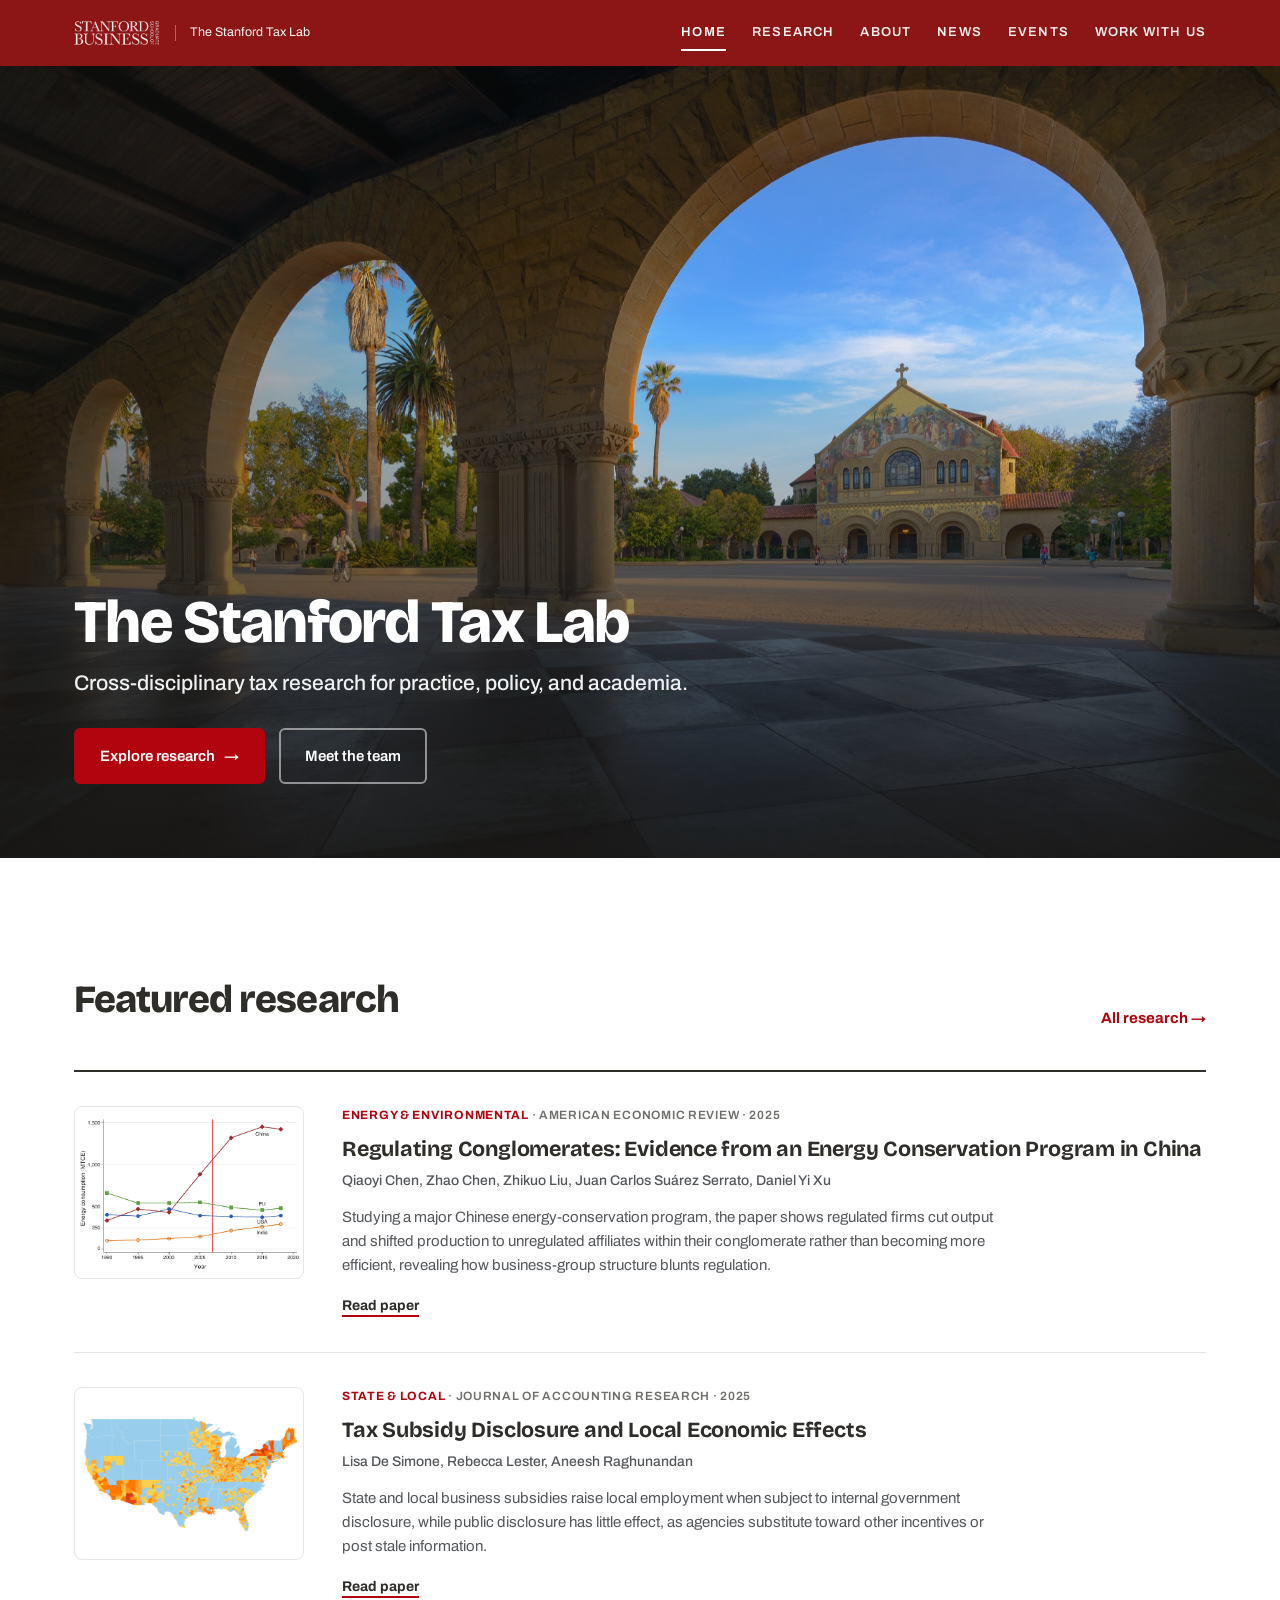
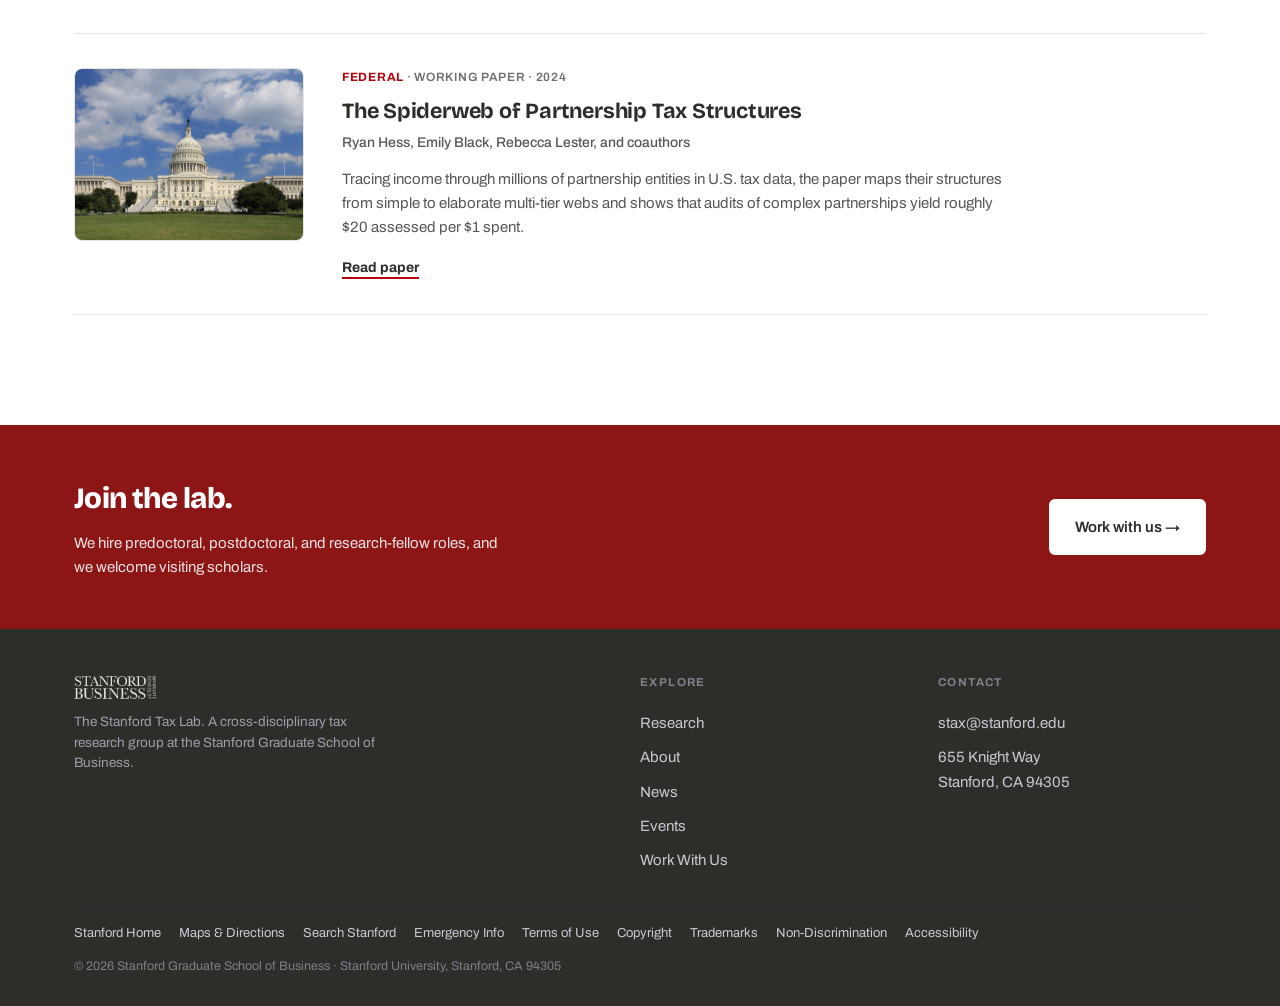
==== index.html @ 66dcf223 "Moved "preview" contents to main repo Done so Stanford hosting can reference "index.html" appropriat" ====
<!doctype html>
<html lang="en">
<head>
<meta charset="utf-8" />
<meta name="viewport" content="width=device-width, initial-scale=1" />
<title>The Stanford Tax Lab</title>
<meta name="description" content="A cross-disciplinary tax research group at the Stanford Graduate School of Business." />
<link rel="preconnect" href="https://fonts.googleapis.com" />
<link rel="preconnect" href="https://fonts.gstatic.com" crossorigin />
<link href="https://fonts.googleapis.com/css2?family=Archivo:wght@400;500;600;700&family=Bricolage+Grotesque:opsz,wght@12..96,600;12..96,700;12..96,800&display=swap" rel="stylesheet" />
<link rel="stylesheet" href="assets/site.css" />
</head>
<body data-page="home">
<div id="site-header"></div>

<main>
  <section class="hero">
    <img class="hero-bg" src="../public/img/campus.jpg" alt="The Main Quad at Stanford University" />
    <div class="hero-scrim"></div>
    <div class="wrap">
      <h1>The Stanford Tax Lab</h1>
      <p class="tag">Cross-disciplinary tax research for practice, policy, and academia.</p>
      <div class="cta-row">
        <a class="btn btn-accent" href="research.html">Explore research <span class="arw">→</span></a>
        <a class="btn btn-ghost-light" href="about.html">Meet the team</a>
      </div>
    </div>
  </section>

  <section class="block">
    <div class="wrap">
      <div class="head-row reveal">
        <h2>Featured research</h2>
        <a class="seelink" href="research.html">All research →</a>
      </div>
      <div class="papers">
        <article class="paper reveal">
          <img class="thumb thumb-fig" src="../public/img/papers/china_env_TN.png" alt="" />
          <div>
            <p class="meta"><span class="cat">Energy &amp; Environmental</span> · American Economic Review · 2025</p>
            <h3>Regulating Conglomerates: Evidence from an Energy Conservation Program in China</h3>
            <p class="by">Qiaoyi Chen, Zhao Chen, Zhikuo Liu, Juan Carlos Suárez Serrato, Daniel Yi Xu</p>
            <p class="abs">Studying a major Chinese energy-conservation program, the paper shows regulated firms cut output and shifted production to unregulated affiliates within their conglomerate rather than becoming more efficient, revealing how business-group structure blunts regulation.</p>
            <a class="dl" href="https://doi.org/10.1257/aer.20211455" target="_blank" rel="noopener">Read paper</a>
          </div>
        </article>
        <article class="paper reveal">
          <img class="thumb thumb-fig" src="../public/img/papers/tax_subsidy_disclosure_TN.png" alt="" />
          <div>
            <p class="meta"><span class="cat">State &amp; Local</span> · Journal of Accounting Research · 2025</p>
            <h3>Tax Subsidy Disclosure and Local Economic Effects</h3>
            <p class="by">Lisa De Simone, Rebecca Lester, Aneesh Raghunandan</p>
            <p class="abs">State and local business subsidies raise local employment when subject to internal government disclosure, while public disclosure has little effect, as agencies substitute toward other incentives or post stale information.</p>
            <a class="dl" href="https://doi.org/10.1111/1475-679X.12591" target="_blank" rel="noopener">Read paper</a>
          </div>
        </article>
        <article class="paper reveal">
          <img class="thumb" src="../public/img/capitol2.jpg" alt="" />
          <div>
            <p class="meta"><span class="cat">Federal</span> · Working Paper · 2024</p>
            <h3>The Spiderweb of Partnership Tax Structures</h3>
            <p class="by">Ryan Hess, Emily Black, Rebecca Lester, and coauthors</p>
            <p class="abs">Tracing income through millions of partnership entities in U.S. tax data, the paper maps their structures from simple to elaborate multi-tier webs and shows that audits of complex partnerships yield roughly $20 assessed per $1 spent.</p>
            <a class="dl" href="https://papers.ssrn.com/sol3/papers.cfm?abstract_id=4998604" target="_blank" rel="noopener">Read paper</a>
          </div>
        </article>
      </div>
    </div>
  </section>
</main>

<section class="cta">
  <div class="wrap">
    <div>
      <h2>Join the lab.</h2>
      <p>We hire predoctoral, postdoctoral, and research-fellow roles, and we welcome visiting scholars.</p>
    </div>
    <a class="btn btn-white" href="careers.html">Work with us →</a>
  </div>
</section>

<div id="site-footer"></div>
<script src="assets/site.js"></script>
</body>
</html>
---- assets/site.css ----
/* ============================================================
   STAX — shared stylesheet · Direction "Bold Institute"
   Display: Bricolage Grotesque · Text: Archivo · No serif.
   Pure white, near-black masthead, strong blue accent.
   Swap the whole accent by changing --accent below.
   ============================================================ */
:root{
  --bg:#FFFFFF; --ink:#2E2D29; --muted:#53565A; --soft:#6E6E6A;
  --line:#E6E5E1; --line-2:#D3D2CD; --dark:#2E2D29; --dark-2:#43423E;
  --brand:#8C1515; --accent:#B1040E; --accent-deep:#8A0A12; --accent-tint:#FBECEC;
  --display:"Bricolage Grotesque",system-ui,sans-serif;
  --sans:"Archivo",system-ui,sans-serif;
  --maxw:1200px;
}
*{box-sizing:border-box}
html{scroll-behavior:smooth}
body{margin:0;background:var(--bg);color:var(--ink);font-family:var(--sans);font-size:17px;line-height:1.62;-webkit-font-smoothing:antialiased;text-rendering:optimizeLegibility}
a{color:inherit}
img{display:block;max-width:100%}
h1,h2,h3,h4{font-family:var(--display);font-weight:700;margin:0}
.wrap{max-width:var(--maxw);margin:0 auto;padding:0 34px}
.display{font-family:var(--display)}

/* ---------------- masthead ---------------- */
header.site{position:sticky;top:0;z-index:60;background:var(--brand);color:#fff}
header.site.scrolled{box-shadow:0 3px 16px rgba(0,0,0,.18)}
/* Stanford required identity bar (top of every page) */
.skip-link{position:absolute;left:-9999px;top:0;z-index:200;background:#fff;color:var(--accent);font-weight:700;padding:10px 16px;border-radius:0 0 6px 0}
.skip-link:focus{left:0}
.su-idbar{background:var(--brand);border-bottom:1px solid rgba(255,255,255,.16)}
.su-idbar .wrap{display:flex;align-items:center;height:30px}
.su-idbar a{color:#fff;text-decoration:none;font-family:Georgia,"Times New Roman",serif;font-size:15px;letter-spacing:.01em}
.su-idbar a:hover{text-decoration:underline}
.bar{display:flex;align-items:center;justify-content:space-between;height:66px}
.brand{display:flex;align-items:center;gap:14px;text-decoration:none;color:#fff}
.brand .gsb{height:30px;width:auto;filter:brightness(0) invert(1);opacity:.92}
.brand .mark{font-family:var(--display);font-weight:800;font-size:23px;letter-spacing:.02em;line-height:1;position:relative;padding-left:14px;border-left:1px solid #55534d}
.brand .mark::after{content:"";position:absolute;left:14px;right:0;bottom:-6px;height:3px;background:var(--accent)}
.brand .aff{font-size:12.5px;color:#fff;opacity:.96;max-width:32ch;line-height:1.25;border-left:1px solid rgba(255,255,255,.35);padding-left:14px}
#site-header{display:block;min-height:96px;background:var(--brand)}
nav.main{display:flex;align-items:center;gap:26px}
nav.main a{font-size:13px;font-weight:600;text-transform:uppercase;letter-spacing:.09em;color:rgba(255,255,255,.92);text-decoration:none;padding:6px 0;position:relative;transition:color .18s}
nav.main a:hover{color:#fff}
nav.main a.active{color:#fff}
nav.main a.active::after{content:"";position:absolute;left:0;right:0;bottom:-1px;height:2px;background:#fff}
.menu-btn{display:none;background:none;border:1px solid rgba(255,255,255,.45);color:#fff;font:inherit;font-size:13px;font-weight:600;text-transform:uppercase;letter-spacing:.08em;padding:8px 12px;border-radius:5px;cursor:pointer}

/* ---------------- buttons ---------------- */
.btn{display:inline-flex;align-items:center;gap:9px;font-family:var(--sans);font-weight:600;font-size:15px;text-decoration:none;padding:14px 24px;border-radius:6px;border:2px solid transparent;cursor:pointer;transition:transform .16s ease, background .18s, border-color .18s, color .18s}
.btn .arw{transition:transform .2s}
.btn:hover .arw{transform:translateX(4px)}
.btn-accent{background:var(--accent);color:#fff;border-color:var(--accent)}
.btn-accent:hover{background:var(--accent-deep);border-color:var(--accent-deep)}
.btn-dark{background:var(--ink);color:#fff;border-color:var(--ink)}
.btn-dark:hover{background:#000}
.btn-line{background:transparent;color:var(--ink);border-color:var(--line-2)}
.btn-line:hover{border-color:var(--ink)}
.btn-white{background:#fff;color:var(--ink);border-color:#fff}
.btn-white:hover{background:rgba(255,255,255,.14);color:#fff;border-color:#fff}
.btn-ghost-light{background:transparent;color:#fff;border-color:rgba(255,255,255,.5)}
.btn-ghost-light:hover{border-color:#fff}

/* ---------------- hero ---------------- */
.hero{position:relative;min-height:88vh;display:flex;align-items:flex-end;color:#fff;overflow:hidden;background:var(--dark)}
.hero-bg{position:absolute;inset:0;width:100%;height:100%;object-fit:cover;filter:saturate(1.03)}
.hero-scrim{position:absolute;inset:0;background:linear-gradient(180deg,rgba(24,22,19,.16) 0%,rgba(24,22,19,.03) 34%,rgba(24,22,19,.5) 72%,rgba(24,22,19,.86) 100%),linear-gradient(90deg,rgba(24,22,19,.5) 0%,rgba(24,22,19,0) 50%)}
.hero .wrap{position:relative;z-index:2;padding-top:120px;padding-bottom:74px;width:100%}
.hero h1{font-size:clamp(2.15rem,4.7vw,3.9rem);font-weight:800;line-height:1;letter-spacing:-.028em;max-width:20ch;margin:0 0 16px}
.hero .tag{font-size:clamp(1.02rem,1.7vw,1.32rem);color:#eef0f2;max-width:54ch;margin:0 0 30px;font-weight:500;line-height:1.42}
.hero .sub{font-size:clamp(1.05rem,1.7vw,1.3rem);color:#e7e9ee;max-width:52ch;margin:0 0 34px;font-weight:500}
.hero .cta-row{display:flex;gap:14px;flex-wrap:wrap}
.hero .eyebrow{display:flex;align-items:center;gap:13px;font-size:clamp(.95rem,1.4vw,1.18rem);font-weight:600;color:#fff;margin:0 0 22px;letter-spacing:.01em;max-width:40ch}
.hero .eyebrow::before{content:"";width:28px;height:3px;background:var(--accent);flex:none}

/* ---------------- generic section ---------------- */
section.block{padding:110px 0}
.section-lead{display:grid;grid-template-columns:minmax(0,1fr) minmax(0,1.15fr);gap:56px;align-items:start}
.section-lead h2{font-size:clamp(2rem,3.4vw,3rem);font-weight:800;letter-spacing:-.025em;line-height:1.02}
.section-lead .lead{font-size:19px;line-height:1.6;color:var(--ink)}
.section-lead .lead p{margin:0 0 18px}
.section-lead .lead p:last-child{margin:0}
.head-row{display:flex;align-items:flex-end;justify-content:space-between;gap:24px;margin-bottom:40px}
.head-row h2{font-size:clamp(1.9rem,3vw,2.6rem);font-weight:800;letter-spacing:-.025em}
.seelink{font-size:15px;font-weight:700;color:var(--accent);text-decoration:none;white-space:nowrap}
.seelink:hover{text-decoration:underline}

/* fields row */
.fields{display:flex;gap:28px;flex-wrap:wrap;margin-top:28px}
.chip-field{font-family:var(--display);font-weight:800;font-size:1.2rem;letter-spacing:-.01em;display:inline-flex;align-items:center;gap:10px}
.chip-field::before{content:"";width:10px;height:10px;background:var(--accent);border-radius:2px}

/* ---------------- interior page header ---------------- */
.page-head{background:#fff;padding:60px 0 40px;border-bottom:1px solid var(--line)}
.page-head .eyebrow{font-size:13px;font-weight:700;text-transform:uppercase;letter-spacing:.1em;color:var(--accent);margin:0 0 16px}
.page-head h1{font-size:clamp(2.4rem,5vw,4rem);font-weight:800;letter-spacing:-.03em;line-height:1;margin:0 0 20px;color:var(--ink)}
.page-head .intro{font-size:19px;line-height:1.6;color:var(--muted);max-width:64ch;margin:0}

/* ---------------- research / papers ---------------- */
.papers{border-top:2px solid var(--ink)}
.paper{display:grid;grid-template-columns:230px 1fr;gap:38px;padding:34px 0;border-bottom:1px solid var(--line);align-items:start}
.paper .thumb{width:100%;aspect-ratio:4/3;object-fit:cover;border-radius:8px;background:#EFF0F3;border:1px solid var(--line)}
.paper .thumb.thumb-fig{object-fit:contain;background:#fff}
.paper .meta{font-size:12px;color:var(--soft);font-weight:600;text-transform:uppercase;letter-spacing:.06em;margin:0 0 10px}
.paper .meta .cat{color:var(--accent);font-weight:700}
.paper h3{font-family:var(--display);font-weight:700;font-size:1.35rem;line-height:1.22;margin:0 0 8px;letter-spacing:-.01em}
.paper .by{font-size:14px;color:var(--muted);margin:0 0 12px;font-weight:500}
.paper .abs{font-size:15px;line-height:1.6;color:var(--muted);max-width:74ch;margin:0 0 14px}
.paper .dl{font-size:14px;font-weight:700;color:var(--ink);text-decoration:none;border-bottom:2px solid var(--accent);padding-bottom:2px}
.paper .dl:hover{color:var(--accent)}

.filters{display:flex;flex-wrap:wrap;gap:28px;padding:8px 0 6px;margin-bottom:6px}
.filter{background:none;border:0;font:inherit;font-family:var(--display);font-weight:700;font-size:15px;color:var(--soft);cursor:pointer;padding:6px 0;position:relative;transition:color .18s}
.filter:hover{color:var(--ink)}
.filter[aria-pressed="true"]{color:var(--ink)}
.filter[aria-pressed="true"]::after{content:"";position:absolute;left:0;right:0;bottom:-2px;height:3px;background:var(--accent)}
.paper[hidden]{display:none}

/* ---------------- people ---------------- */
.people-grid{display:grid;grid-template-columns:repeat(4,1fr);gap:34px 28px}
.person{display:block;color:inherit}
.person .ph{width:100%;aspect-ratio:1/1;object-fit:cover;border-radius:8px;background:#eceef2}
.person .nm{font-family:var(--display);font-weight:700;font-size:1.18rem;margin:15px 0 2px;letter-spacing:-.01em}
.person .rl{font-size:14px;color:var(--muted);line-height:1.4}
.person .plinks{margin-top:9px;display:flex;flex-wrap:wrap;gap:6px 14px;font-size:13px}
.person .plinks a{color:var(--accent);font-weight:600;text-decoration:none;cursor:pointer}
.person .plinks a:hover{text-decoration:underline}
.group{padding-top:54px}
.group > h3{font-size:1.35rem;font-weight:800;margin:0 0 24px;letter-spacing:-.02em}

/* about mission */
.mission-lead{font-size:clamp(1.15rem,1.7vw,1.42rem);line-height:1.5;color:var(--ink);max-width:62ch;font-weight:500;margin:0 0 40px}
.goals{display:grid;grid-template-columns:repeat(3,1fr);gap:34px;border-top:2px solid var(--ink);padding-top:30px}
.goal .gh{display:flex;align-items:baseline;gap:10px;font-family:var(--display);font-weight:800;font-size:1.3rem;letter-spacing:-.02em;margin:0 0 10px}
.goal .gh .num{color:var(--accent);font-size:14px;font-weight:800}
.goal p{margin:0;color:var(--muted);font-size:15.5px;line-height:1.6}
@media(max-width:820px){.goals{grid-template-columns:1fr;gap:26px}}

/* alumni (name + affiliation only) */
.alumni-grid{display:grid;grid-template-columns:1fr 1fr;gap:0 44px;border-top:1px solid var(--line)}
.alumni-grid .al{padding:12px 0;border-bottom:1px solid var(--line);font-size:15px;line-height:1.45}
.alumni-grid .al .an{font-weight:600}
.alumni-grid .al .aa{color:var(--muted)}
@media(max-width:640px){.alumni-grid{grid-template-columns:1fr}}

/* ---------------- bio page ---------------- */
.bio{display:grid;grid-template-columns:300px 1fr;gap:64px;padding:64px 0 96px}
.bio .side img{width:100%;max-width:280px;aspect-ratio:1/1;object-fit:cover;border-radius:10px;background:#eceef2}
.bio .side .nm{font-family:var(--display);font-weight:800;font-size:1.7rem;margin:22px 0 4px;letter-spacing:-.02em}
.bio .side .rl{color:var(--accent);font-weight:600;margin:0 0 20px}
.bio .side .det{border-top:1px solid var(--line);padding:13px 0;font-size:14.5px}
.bio .side .det .lab{color:var(--soft);font-size:12px;text-transform:uppercase;letter-spacing:.06em;display:block;margin-bottom:3px}
.bio .side .det a{color:var(--accent);text-decoration:none}
.bio .body h2{font-size:1.7rem;font-weight:800;margin:4px 0 18px;letter-spacing:-.02em}
.bio .body p{color:#33363f;margin:0 0 20px;max-width:66ch}
.bio .body .ph-note{background:var(--accent-tint);border:1px solid #cfdcfb;border-radius:8px;padding:16px 18px;font-size:14.5px;color:#2a3d75}
.backlink{display:inline-block;margin-top:8px;font-size:14px;font-weight:700;color:var(--accent);text-decoration:none}

/* ---------------- events ---------------- */
.ev-list{border-top:2px solid var(--ink)}
.ev{display:grid;grid-template-columns:118px 1fr;gap:30px;padding:26px 0;border-bottom:1px solid var(--line);align-items:baseline;text-decoration:none;color:inherit}
.ev .d .mo{font-family:var(--display);font-size:12.5px;font-weight:700;letter-spacing:.1em;text-transform:uppercase;color:var(--accent)}
.ev .d .dy{font-family:var(--display);font-weight:800;font-size:2.1rem;line-height:1;letter-spacing:-.02em}
.ev .d .yr{font-size:13px;color:var(--soft)}
.ev h3{font-family:var(--display);font-weight:700;font-size:1.28rem;margin:0 0 6px}
.ev .su{font-size:14.5px;color:var(--muted)}
.tag-series{font-size:12px;color:var(--soft);text-transform:uppercase;letter-spacing:.09em;font-weight:600;margin:0 0 6px}
.next-note{color:var(--ink);font-weight:800}
.ev.past{opacity:.82}
.ev.past .d .mo{color:var(--soft)}
.ev-next{display:grid;grid-template-columns:120px 1fr auto;gap:30px;align-items:center;background:var(--accent-tint);border:1px solid #eecccd;border-radius:14px;padding:24px 28px;margin-bottom:40px;text-decoration:none;color:inherit;transition:box-shadow .2s}
.ev-next:hover{box-shadow:0 14px 34px -22px rgba(140,21,21,.6)}
.ev-next .lbl{font-size:11.5px;font-weight:700;text-transform:uppercase;letter-spacing:.1em;color:var(--accent);margin-bottom:6px}
.ev-next .mo{font-family:var(--display);font-weight:700;font-size:13px;letter-spacing:.1em;text-transform:uppercase;color:var(--accent)}
.ev-next .dy{font-family:var(--display);font-weight:800;font-size:2.4rem;line-height:1;color:var(--accent)}
.ev-next h3{font-family:var(--display);font-weight:800;font-size:1.42rem;margin:0 0 4px;letter-spacing:-.01em}
.ev-next .su{font-size:14.5px;color:var(--muted)}
.ev-next .go{color:var(--accent);font-weight:700;white-space:nowrap}
@media(max-width:720px){.ev-next{grid-template-columns:1fr;gap:10px}.ev-next .go{display:none}}
.events-group{margin-bottom:72px}
.events-group > h2{font-size:clamp(1.6rem,2.6vw,2.1rem);font-weight:800;letter-spacing:-.02em;margin:0 0 24px}
.events-group > .eg-sub{color:var(--muted);font-size:15px;margin:0 0 22px}

/* ---------------- CTA band ---------------- */
.cta{background:var(--brand);color:#fff}
.cta .wrap{padding:50px 34px;display:flex;align-items:center;justify-content:space-between;gap:30px;flex-wrap:wrap}
.cta h2{font-size:clamp(1.45rem,2.3vw,1.95rem);font-weight:800;letter-spacing:-.02em;max-width:24ch}
.cta p{color:#f3e2e3;margin:8px 0 0;max-width:48ch;font-size:15px}

.mission-figure{margin:0}
.mission-figure img{width:100%;aspect-ratio:16/10;object-fit:cover;border-radius:10px;display:block}
.mission-figure figcaption{font-size:12.5px;color:var(--soft);margin-top:8px}
.mission-row{display:grid;grid-template-columns:1fr 1.08fr;gap:54px;align-items:center}
.mission-row .lead p:first-child{margin-top:0}
@media(max-width:820px){.mission-row{grid-template-columns:1fr;gap:28px}}

.news-featured{display:grid;grid-template-columns:1.15fr .85fr;gap:38px;align-items:center;padding:0 0 36px;border-bottom:2px solid var(--ink);margin-bottom:6px}
.news-featured .nf-img{width:100%;aspect-ratio:16/10;object-fit:cover;border-radius:10px;background:#eee}
.news-featured .nf-k{font-size:12.5px;color:var(--accent);font-weight:700;text-transform:uppercase;letter-spacing:.05em;margin:0 0 8px}
.news-featured .nf-d{font-size:13px;color:var(--soft);font-weight:600;margin:0 0 10px}
.news-featured .nf-t{font-family:var(--display);font-weight:800;font-size:clamp(1.5rem,2.4vw,2rem);letter-spacing:-.02em;line-height:1.14;margin:0 0 12px;color:var(--ink);text-decoration:none;display:block}
.news-featured a.nf-t:hover{color:var(--accent)}
.news-featured .nf-b{font-size:15px;color:var(--muted);line-height:1.55;margin:0 0 14px}
.news-featured .nf-go{font-weight:700;color:var(--accent);text-decoration:none}
@media(max-width:820px){.news-featured{grid-template-columns:1fr;gap:20px}.mission-figure img{aspect-ratio:16/9}}

/* ---------------- work with us ---------------- */
.ww-grid{display:grid;grid-template-columns:1.15fr .85fr;gap:60px;align-items:start}
.ww .lead-p{font-size:20px;color:var(--ink);line-height:1.55;margin:0 0 32px;max-width:54ch;font-weight:500}
.hire-list{border-top:2px solid var(--ink)}
.hire-item{padding:22px 0;border-bottom:1px solid var(--line);display:flex;gap:18px;align-items:baseline}
.hire-item .no{font-family:var(--display);font-weight:800;color:var(--accent);font-size:15px;min-width:32px}
.hire-item .ht{font-family:var(--display);font-weight:800;font-size:1.5rem;letter-spacing:-.02em;margin:0 0 3px;line-height:1.1}
.hire-item .hd{font-size:15px;color:var(--muted);margin:0}
.apply-card{background:var(--dark);color:#fff;border-radius:16px;padding:34px;position:sticky;top:88px}
.apply-card h3{color:#fff;font-size:1.5rem;font-weight:800;margin:0 0 10px;letter-spacing:-.02em}
.apply-card p{color:#b9bdc7;font-size:15px;margin:0 0 22px;line-height:1.55}
.apply-card .btn{width:100%;justify-content:center;margin-bottom:12px}
.apply-card .apply-opt{margin-bottom:16px}
.apply-card .apply-opt .btn{margin-bottom:0}
.apply-card .apply-label{display:block;text-align:center;font-size:12px;font-weight:700;text-transform:uppercase;letter-spacing:.06em;color:#c7cad3;margin:0 0 8px}
.apply-card .em{display:block;text-align:center;color:#c7cad3;text-decoration:none;font-size:14px;margin-top:8px}
.apply-card .em:hover{color:#fff}
.form-section{background:#F7F6F3;border-top:1px solid var(--line)}
.ww-form{display:grid;grid-template-columns:.82fr 1.18fr;gap:64px;align-items:start}
.ff-intro h2{font-size:clamp(1.6rem,2.7vw,2.2rem);font-weight:800;letter-spacing:-.025em;margin:0 0 14px}
.ff-intro p{color:var(--muted);margin:0 0 16px;max-width:34ch;line-height:1.55}
.ff-intro .ff-contact{font-size:15px;color:var(--ink)}
.ff-intro .ff-contact a{color:var(--accent);font-weight:600;text-decoration:none}
.form-card{background:#fff;border:1px solid var(--line);border-radius:16px;padding:38px;box-shadow:0 24px 60px -38px rgba(18,20,28,.4)}
.field-2{display:grid;grid-template-columns:1fr 1fr;gap:18px}
.field-row{margin-bottom:20px}
.field-row label{display:block;font-size:12px;font-weight:600;color:var(--muted);text-transform:uppercase;letter-spacing:.07em;margin-bottom:9px}
.field-row input,.field-row textarea{width:100%;font:inherit;font-size:15.5px;padding:14px 16px;border:1px solid var(--line-2);border-radius:10px;background:#fff;color:var(--ink);transition:border-color .18s, box-shadow .18s}
.field-row input::placeholder,.field-row textarea::placeholder{color:#a3a29b}
.field-row input:focus,.field-row textarea:focus{outline:none;border-color:var(--accent);box-shadow:0 0 0 3px rgba(177,4,14,.16)}
.field-row textarea{resize:vertical;min-height:118px}
.note-inline{font-size:13.5px;color:var(--soft);margin-top:22px;font-style:italic}
@media(max-width:820px){.ww-form{grid-template-columns:1fr;gap:34px}}
@media(max-width:640px){.field-2{grid-template-columns:1fr}}

/* ---------------- footer ---------------- */
footer.site{background:var(--dark);color:#c7cad3}
footer.site .wrap{padding:44px 34px 30px}
.fgrid{display:grid;grid-template-columns:2fr 1fr 1fr;gap:30px}
footer .fmark{font-family:var(--display);font-weight:800;font-size:26px;color:#fff}
footer .fgsb{height:29px;width:auto;filter:brightness(0) invert(1);opacity:.9;margin-bottom:10px}
.news-list{border-top:2px solid var(--ink)}
.nrow{display:grid;grid-template-columns:150px 1fr auto;gap:30px;padding:26px 0;border-bottom:1px solid var(--line);text-decoration:none;color:inherit;align-items:baseline;transition:background .15s}
.nrow:hover .nt{color:var(--accent)}
.nrow .nd{font-size:13px;color:var(--soft);font-weight:600;text-transform:uppercase;letter-spacing:.05em}
.nrow .nk{font-size:12.5px;color:var(--accent);font-weight:700;text-transform:uppercase;letter-spacing:.05em;margin:0 0 6px}
.nrow .nt{font-family:var(--display);font-weight:700;font-size:1.28rem;line-height:1.25;margin:0 0 6px;letter-spacing:-.01em}
.nrow .nb{font-size:14.5px;color:var(--muted);line-height:1.55;max-width:70ch;margin:0}
.nrow .ngo{color:var(--soft);font-weight:700;white-space:nowrap}
.nrow-static{cursor:default}
.nrow-static:hover .nt{color:inherit}
.nrow .ngo.nolink{color:var(--soft);font-weight:600;font-size:12.5px;text-transform:uppercase;letter-spacing:.05em;opacity:.7}
@media(max-width:720px){.nrow{grid-template-columns:1fr;gap:8px}.nrow .ngo{display:none}}
@media(max-width:1180px){.brand .aff{display:none}}

/* ---------------- events tabs ---------------- */
.etabs{display:flex;flex-wrap:wrap;gap:2px 34px;border-bottom:2px solid var(--line);margin:0 0 34px}
.etab{appearance:none;background:none;border:0;padding:12px 2px;font-family:var(--display);font-weight:700;font-size:clamp(1.02rem,1.5vw,1.32rem);letter-spacing:-.01em;color:var(--soft);cursor:pointer;border-bottom:3px solid transparent;margin-bottom:-2px;transition:color .15s,border-color .15s}
.etab:hover{color:var(--ink)}
.etab[aria-selected="true"]{color:var(--ink);border-bottom-color:var(--accent)}
.etab:focus-visible{outline:2px solid var(--accent);outline-offset:3px;border-radius:2px}
.etabpanel{max-width:74ch}
.etabpanel:focus{outline:none}
.ev-lead{font-size:clamp(1.05rem,1.35vw,1.2rem);line-height:1.6;color:var(--muted);margin:0 0 24px}
.ev-lead a{color:var(--accent);font-weight:600;text-decoration:underline;text-underline-offset:2px}
.ev-card{border:1px solid var(--line);border-radius:12px;padding:26px 30px;background:#fff}
.ev-card h3{font-family:var(--display);font-weight:800;font-size:clamp(1.35rem,2vw,1.7rem);letter-spacing:-.02em;line-height:1.15;margin:0 0 12px}
.ev-meta{font-size:12.5px;color:var(--accent);font-weight:700;text-transform:uppercase;letter-spacing:.05em;margin:0 0 12px}
.ev-detail{font-size:15.5px;color:var(--muted);line-height:1.6;margin:0 0 6px}
.ev-detail strong{color:var(--ink);font-weight:600}
.ev-link{display:inline-block;margin-top:14px;font-weight:700;color:var(--accent);text-decoration:none}
.ev-link:hover{text-decoration:underline}
.conf-prog{list-style:none;margin:20px 0 0;padding:16px 0 0;border-top:1px solid var(--line)}
.conf-prog li{display:grid;grid-template-columns:92px 1fr;gap:18px;padding:14px 0;border-bottom:1px solid var(--line)}
.conf-prog li:last-child{border-bottom:0;padding-bottom:0}
.conf-time{font-size:13px;color:var(--soft);font-weight:600;white-space:nowrap;padding-top:2px}
.conf-spk{display:block;font-weight:600;color:var(--ink);font-size:15.5px}
.conf-spk .aff2{color:var(--soft);font-weight:500}
.conf-title{display:block;color:var(--muted);font-size:15px;line-height:1.5;margin-top:3px}
@media(max-width:620px){.conf-prog li{grid-template-columns:1fr;gap:3px}}
.past-conf{border-top:1px solid var(--line);max-width:74ch;margin-top:28px}
.past-conf>summary{cursor:pointer;padding:18px 0;font-family:var(--display);font-weight:700;font-size:1.12rem;color:var(--ink);list-style:none;display:flex;align-items:center;justify-content:space-between;gap:16px}
.past-conf>summary::-webkit-details-marker{display:none}
.past-conf>summary::after{content:"+";color:var(--accent);font-size:1.4rem;font-weight:700;line-height:1}
.past-conf[open]>summary::after{content:"\2013"}
.past-conf>summary:focus-visible{outline:2px solid var(--accent);outline-offset:3px;border-radius:2px}
.past-conf .pc-body{padding:0 0 20px}
.pc-list{list-style:none;margin:0;padding:0}
.pc-list li{padding:11px 0;border-bottom:1px solid var(--line);font-weight:600;color:var(--ink);font-size:15px}
.pc-list li:last-child{border-bottom:0}
footer .full{font-size:13.5px;color:#9aa0ad;margin:8px 0 0;max-width:40ch;line-height:1.5}
footer h5{font-size:11.5px;letter-spacing:.12em;text-transform:uppercase;color:#7b818e;margin:0 0 14px;font-weight:700}
footer a.fl{display:block;color:#c7cad3;text-decoration:none;font-size:15px;padding:5px 0}
footer a.fl:hover{color:#fff}
.fbot{display:flex;flex-direction:column;gap:12px;margin-top:28px;padding-top:16px;border-top:1px solid #262a33;font-size:13px;color:#7b818e}
.fbot .fnav{display:flex;flex-wrap:wrap;gap:8px 18px}
.fbot .fnav a{color:#c7cad3;text-decoration:none;font-size:13px}
.fbot .fnav a:hover{color:#fff;text-decoration:underline}
.fbot .fcopy{color:#7b818e;font-size:12.5px}

/* ---------------- reveal ---------------- */
.reveal{opacity:0;transform:translateY(20px);transition:opacity .7s cubic-bezier(.2,.7,.2,1),transform .7s cubic-bezier(.2,.7,.2,1)}
.reveal.in{opacity:1;transform:none}

/* ---------------- responsive ---------------- */
@media(max-width:900px){
  .section-lead{grid-template-columns:1fr;gap:26px}
  .ww-grid{grid-template-columns:1fr;gap:40px}
  .bio{grid-template-columns:1fr;gap:28px}
  .bio .side img{max-width:240px}
  .bar{position:relative}
  nav.main{display:none;position:absolute;top:100%;left:0;right:0;background:var(--brand);flex-direction:column;align-items:stretch;gap:0;padding:6px 0;box-shadow:0 18px 32px rgba(0,0,0,.24);border-top:1px solid rgba(255,255,255,.16)}
  nav.main.open{display:flex}
  nav.main a{padding:13px 34px}
  nav.main a.active::after{display:none}
  .menu-btn{display:block}
  .hero{min-height:80vh}
}
@media(max-width:820px){.people-grid{grid-template-columns:repeat(3,1fr)}}
@media(max-width:640px){.paper{grid-template-columns:1fr;gap:16px} .paper .thumb{max-width:340px} .ev{grid-template-columns:1fr;gap:8px} .fgrid{grid-template-columns:1fr 1fr}}
@media(max-width:520px){.people-grid{grid-template-columns:repeat(2,1fr)}}
@media(prefers-reduced-motion:reduce){
  .reveal{opacity:1;transform:none;transition:none}
  html{scroll-behavior:auto}
}

/* keyboard focus visibility (works on light and cardinal backgrounds) */
a:focus-visible,button:focus-visible,[tabindex]:focus-visible{outline:2px solid #fff;outline-offset:1px;box-shadow:0 0 0 4px var(--accent)}
#main{scroll-margin-top:110px}

/* required footer accessibility link */
.faccess{color:#c7cad3;text-decoration:underline}
.faccess:hover{color:#fff}

/* Stanford required global footer */
.su-gfooter{background:var(--brand);color:#fff}
.su-gfooter .wrap{padding:18px 34px;display:flex;flex-wrap:wrap;align-items:center;gap:8px 20px}
.su-gfooter .sig{font-family:Georgia,"Times New Roman",serif;font-size:19px;color:#fff;text-decoration:none;letter-spacing:.01em}
.su-gfooter .sig:hover{text-decoration:underline}
.su-gfooter nav{display:flex;flex-wrap:wrap;gap:6px 18px}
.su-gfooter a.gl{color:rgba(255,255,255,.92);text-decoration:none;font-size:13.5px}
.su-gfooter a.gl:hover{color:#fff;text-decoration:underline}
.su-gfooter .copy{width:100%;color:rgba(255,255,255,.82);font-size:12.5px;margin-top:4px}

/* click-to-expand person links */
.pmore{margin-top:8px}
.pmore > summary{list-style:none;cursor:pointer;color:var(--accent);font-weight:600;font-size:13px;display:inline-flex;align-items:center;gap:5px;user-select:none}
.pmore > summary::-webkit-details-marker{display:none}
.pmore > summary::after{content:"▾";font-size:9px;transition:transform .2s}
.pmore[open] > summary::after{transform:rotate(180deg)}
.pmore .plinks{margin-top:9px;display:flex;flex-direction:column;gap:6px}
.pmore .plinks a{color:var(--accent);text-decoration:none;font-weight:600;font-size:13px}
.pmore .plinks a:hover{text-decoration:underline}

/* about page: centered + tighter spacing */
body[data-page="about"] .ab-mission{padding:26px 0 0}
body[data-page="about"] .ab-team{padding:40px 0 52px}
body[data-page="about"] .mission-lead{max-width:74ch;font-size:clamp(1rem,1.2vw,1.13rem);font-weight:500}
body[data-page="about"] .mission-lead + .mission-lead{margin-top:16px}
body[data-page="about"] .group{padding-top:38px}
body[data-page="about"] .people-grid{display:flex;flex-wrap:wrap;gap:34px 30px}
body[data-page="about"] .person{width:208px}
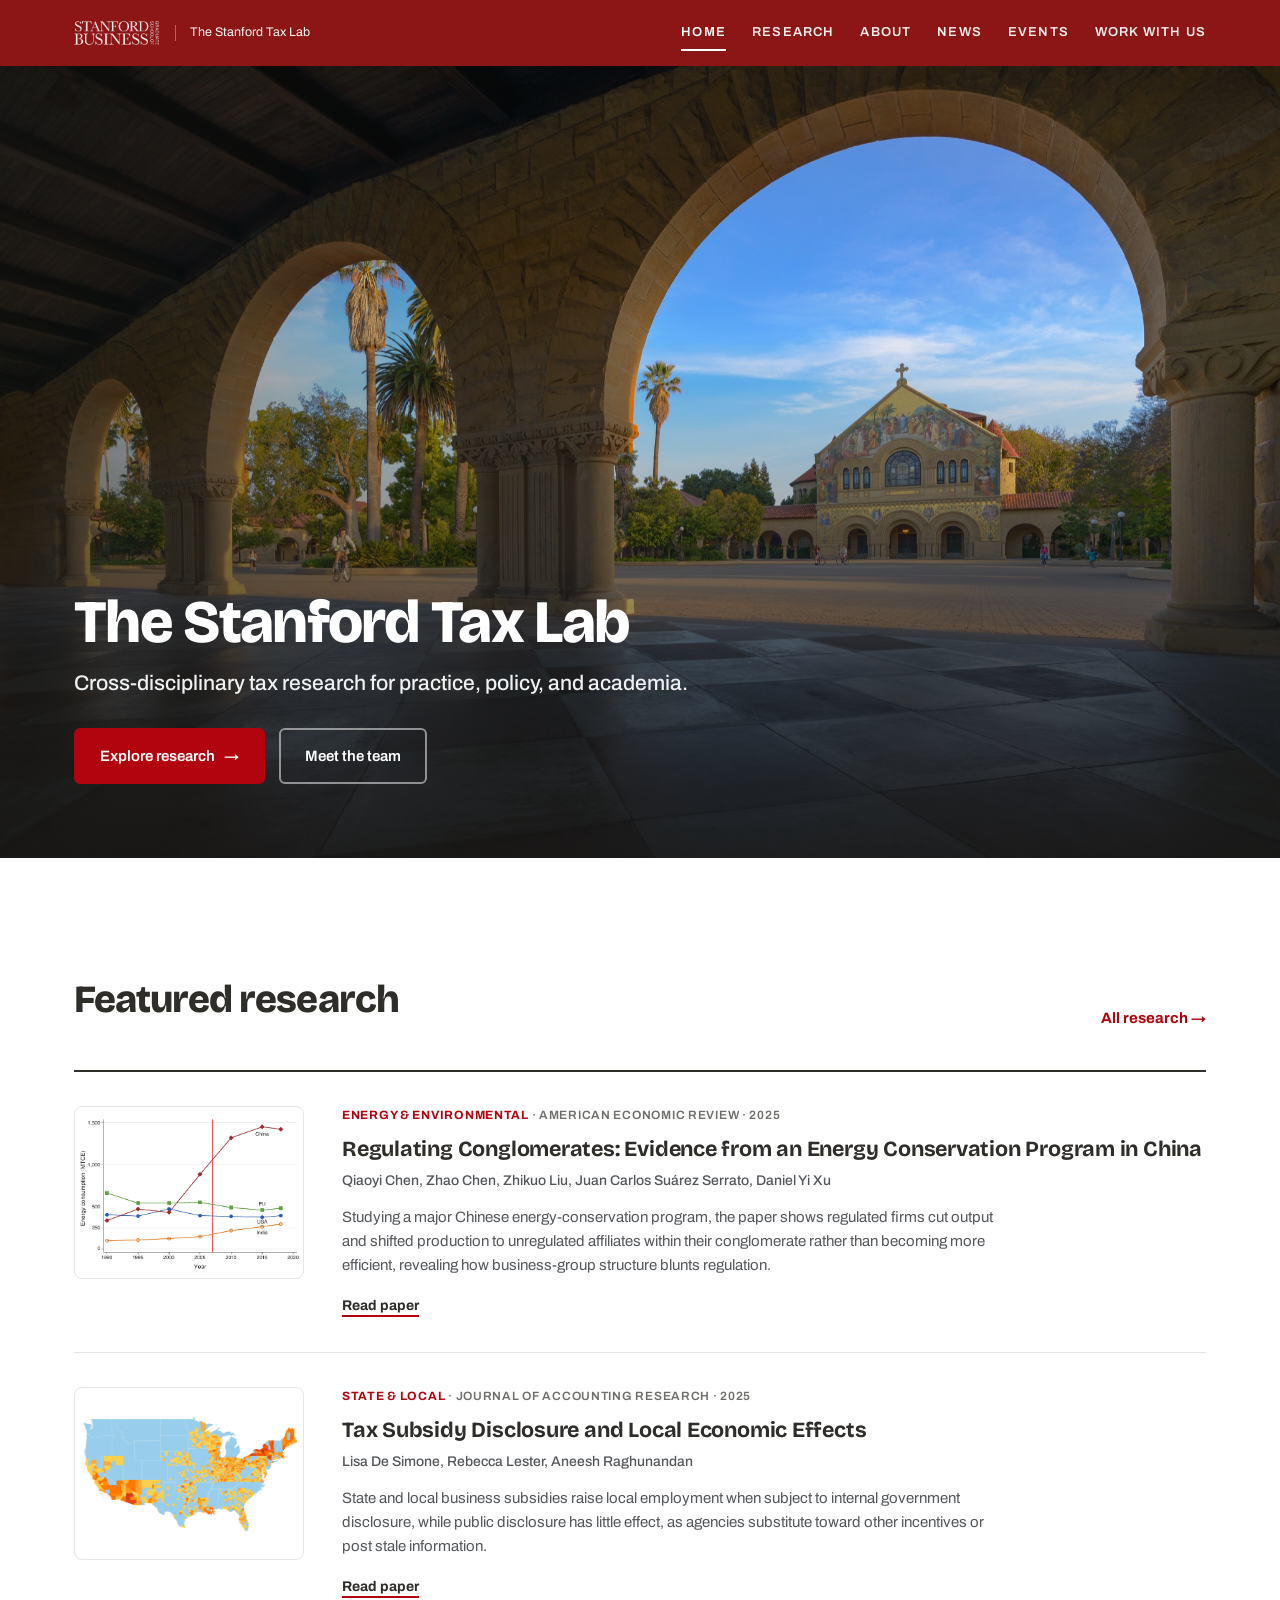
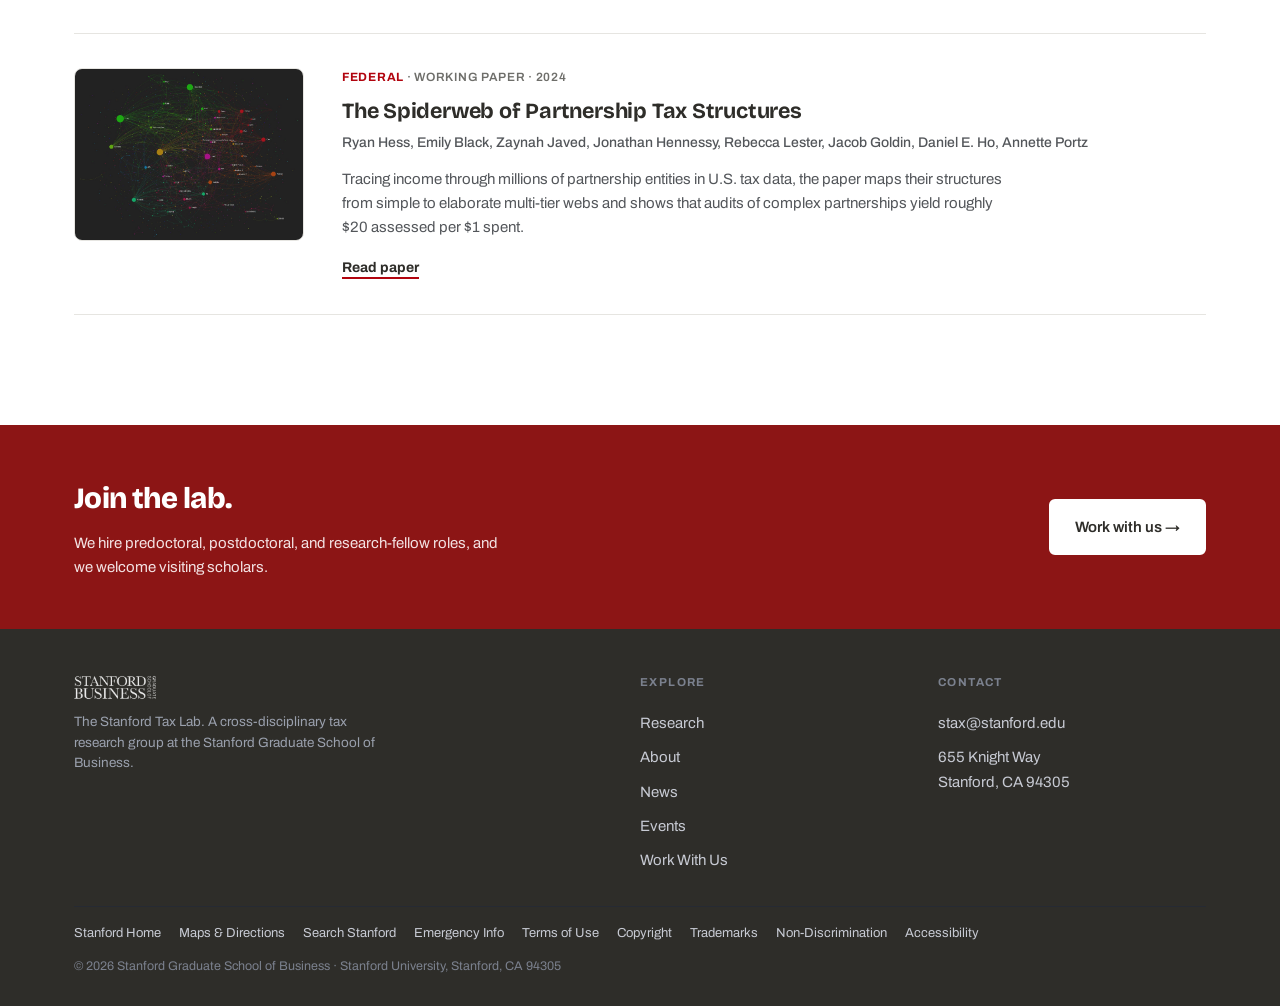
==== commit f6ca2569: "Update index.html" ====
--- a/index.html
+++ b/index.html
@@ -55,11 +55,11 @@
           </div>
         </article>
         <article class="paper reveal">
-          <img class="thumb" src="../public/img/capitol2.jpg" alt="" />
+          <img class="thumb" src="../public/img/network.jpg" alt="" />
           <div>
             <p class="meta"><span class="cat">Federal</span> · Working Paper · 2024</p>
             <h3>The Spiderweb of Partnership Tax Structures</h3>
-            <p class="by">Ryan Hess, Emily Black, Rebecca Lester, and coauthors</p>
+            <p class="by">Ryan Hess, Emily Black, Zaynah Javed, Jonathan Hennessy, Rebecca Lester, Jacob Goldin, Daniel E. Ho, Annette Portz</p>
             <p class="abs">Tracing income through millions of partnership entities in U.S. tax data, the paper maps their structures from simple to elaborate multi-tier webs and shows that audits of complex partnerships yield roughly $20 assessed per $1 spent.</p>
             <a class="dl" href="https://papers.ssrn.com/sol3/papers.cfm?abstract_id=4998604" target="_blank" rel="noopener">Read paper</a>
           </div>
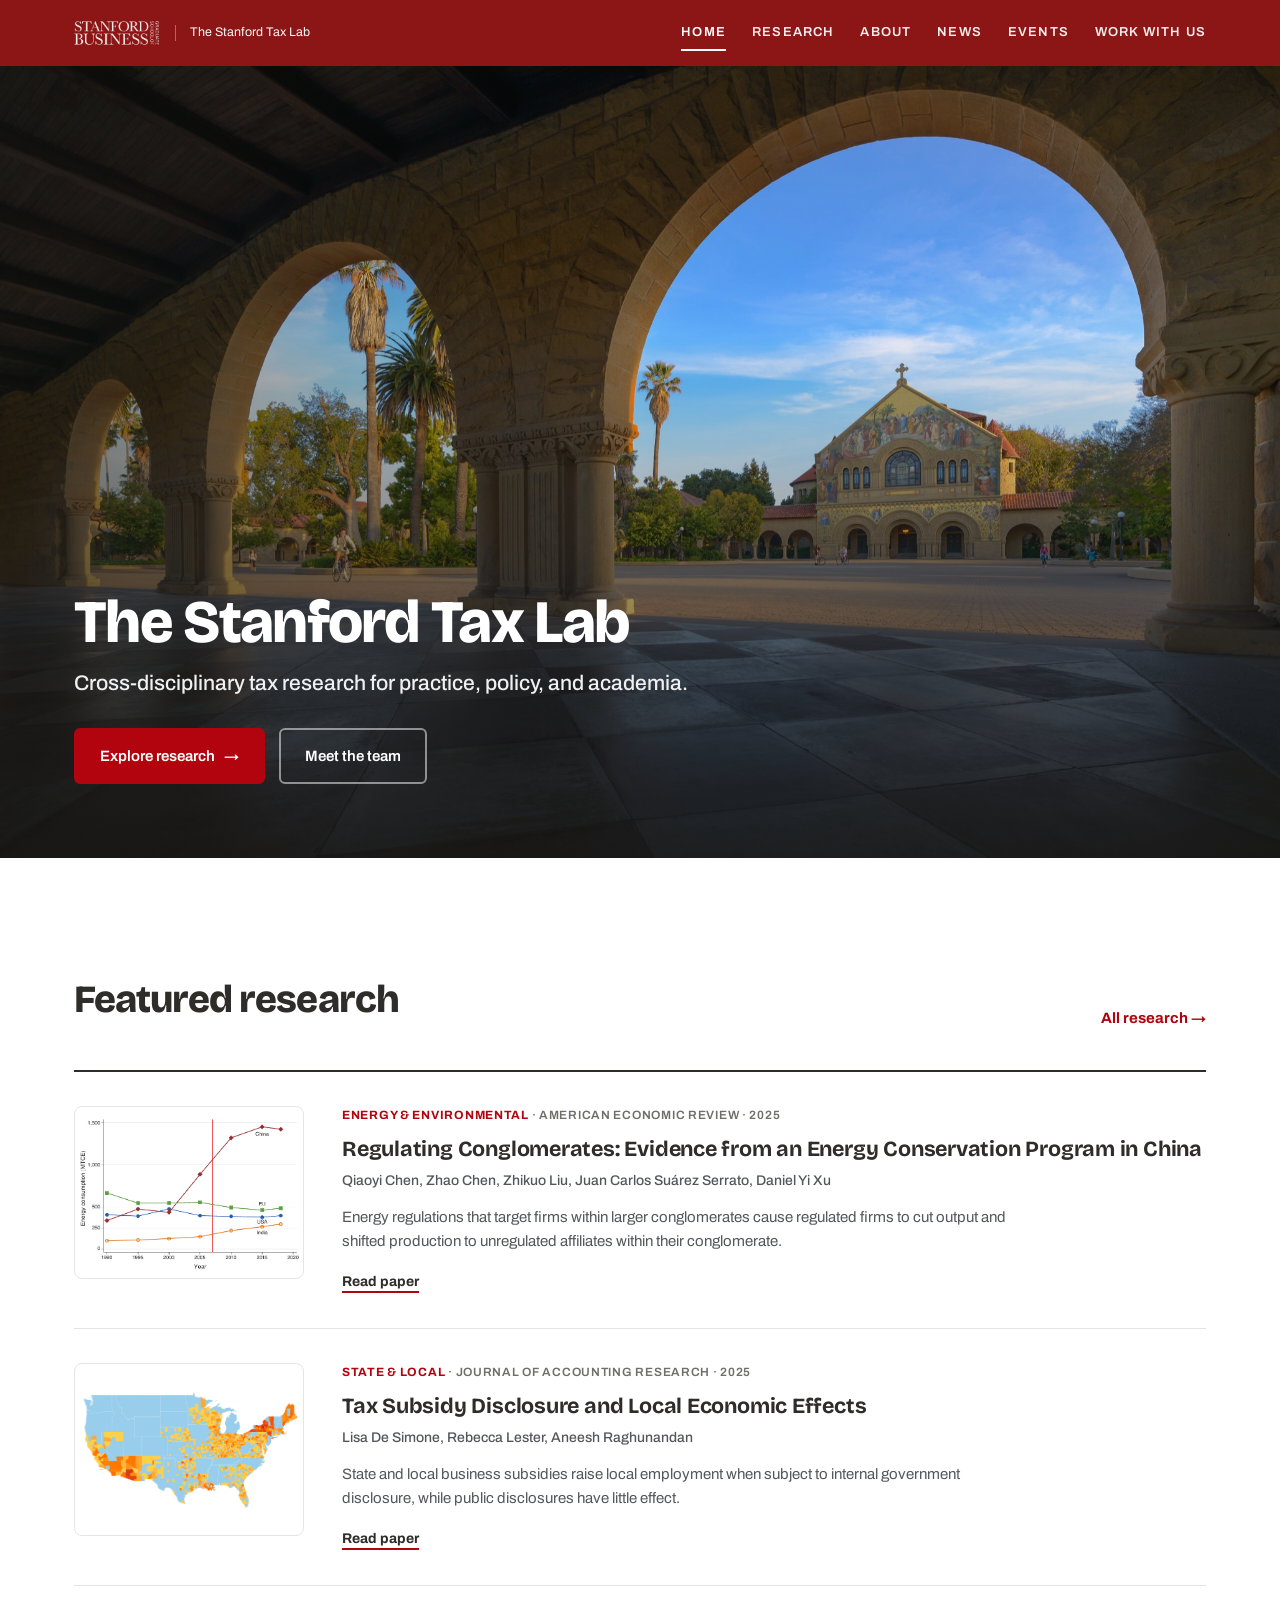
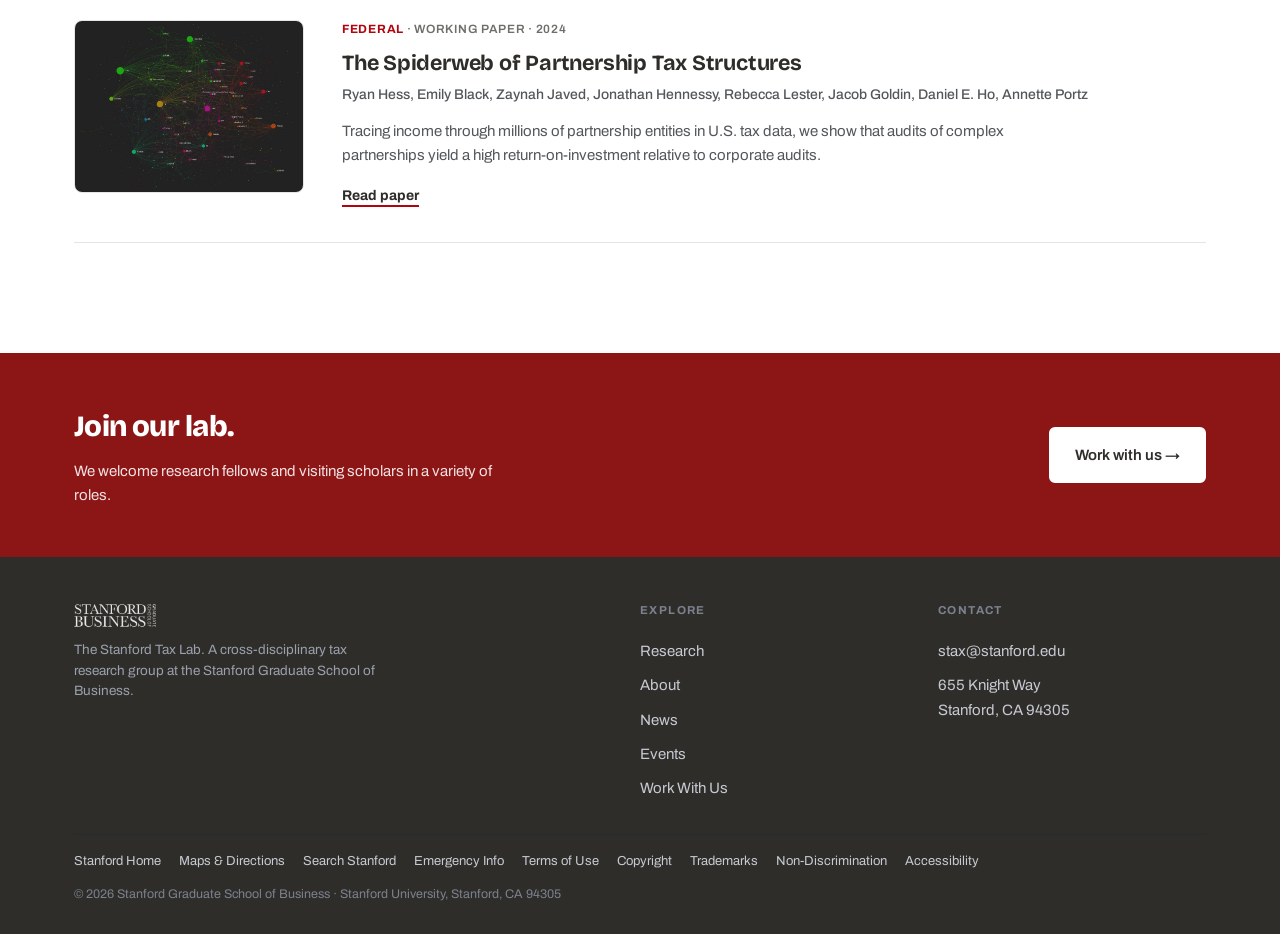
==== commit fcf55027: "Update index.html cleaned up paper descriptions" ====
--- a/index.html
+++ b/index.html
@@ -40,7 +40,7 @@
             <p class="meta"><span class="cat">Energy &amp; Environmental</span> · American Economic Review · 2025</p>
             <h3>Regulating Conglomerates: Evidence from an Energy Conservation Program in China</h3>
             <p class="by">Qiaoyi Chen, Zhao Chen, Zhikuo Liu, Juan Carlos Suárez Serrato, Daniel Yi Xu</p>
-            <p class="abs">Studying a major Chinese energy-conservation program, the paper shows regulated firms cut output and shifted production to unregulated affiliates within their conglomerate rather than becoming more efficient, revealing how business-group structure blunts regulation.</p>
+            <p class="abs">Energy regulations that target firms within larger conglomerates cause regulated firms to cut output and shifted production to unregulated affiliates within their conglomerate.</p>
             <a class="dl" href="https://doi.org/10.1257/aer.20211455" target="_blank" rel="noopener">Read paper</a>
           </div>
         </article>
@@ -50,7 +50,7 @@
             <p class="meta"><span class="cat">State &amp; Local</span> · Journal of Accounting Research · 2025</p>
             <h3>Tax Subsidy Disclosure and Local Economic Effects</h3>
             <p class="by">Lisa De Simone, Rebecca Lester, Aneesh Raghunandan</p>
-            <p class="abs">State and local business subsidies raise local employment when subject to internal government disclosure, while public disclosure has little effect, as agencies substitute toward other incentives or post stale information.</p>
+            <p class="abs">State and local business subsidies raise local employment when subject to internal government disclosure, while public disclosures have little effect.</p>
             <a class="dl" href="https://doi.org/10.1111/1475-679X.12591" target="_blank" rel="noopener">Read paper</a>
           </div>
         </article>
@@ -60,7 +60,7 @@
             <p class="meta"><span class="cat">Federal</span> · Working Paper · 2024</p>
             <h3>The Spiderweb of Partnership Tax Structures</h3>
             <p class="by">Ryan Hess, Emily Black, Zaynah Javed, Jonathan Hennessy, Rebecca Lester, Jacob Goldin, Daniel E. Ho, Annette Portz</p>
-            <p class="abs">Tracing income through millions of partnership entities in U.S. tax data, the paper maps their structures from simple to elaborate multi-tier webs and shows that audits of complex partnerships yield roughly $20 assessed per $1 spent.</p>
+            <p class="abs">Tracing income through millions of partnership entities in U.S. tax data, we show that audits of complex partnerships yield a high return-on-investment relative to corporate audits.</p>
             <a class="dl" href="https://papers.ssrn.com/sol3/papers.cfm?abstract_id=4998604" target="_blank" rel="noopener">Read paper</a>
           </div>
         </article>
@@ -72,8 +72,8 @@
 <section class="cta">
   <div class="wrap">
     <div>
-      <h2>Join the lab.</h2>
-      <p>We hire predoctoral, postdoctoral, and research-fellow roles, and we welcome visiting scholars.</p>
+      <h2>Join our lab.</h2>
+      <p>We welcome research fellows and visiting scholars in a variety of roles.</p>
     </div>
     <a class="btn btn-white" href="careers.html">Work with us →</a>
   </div>
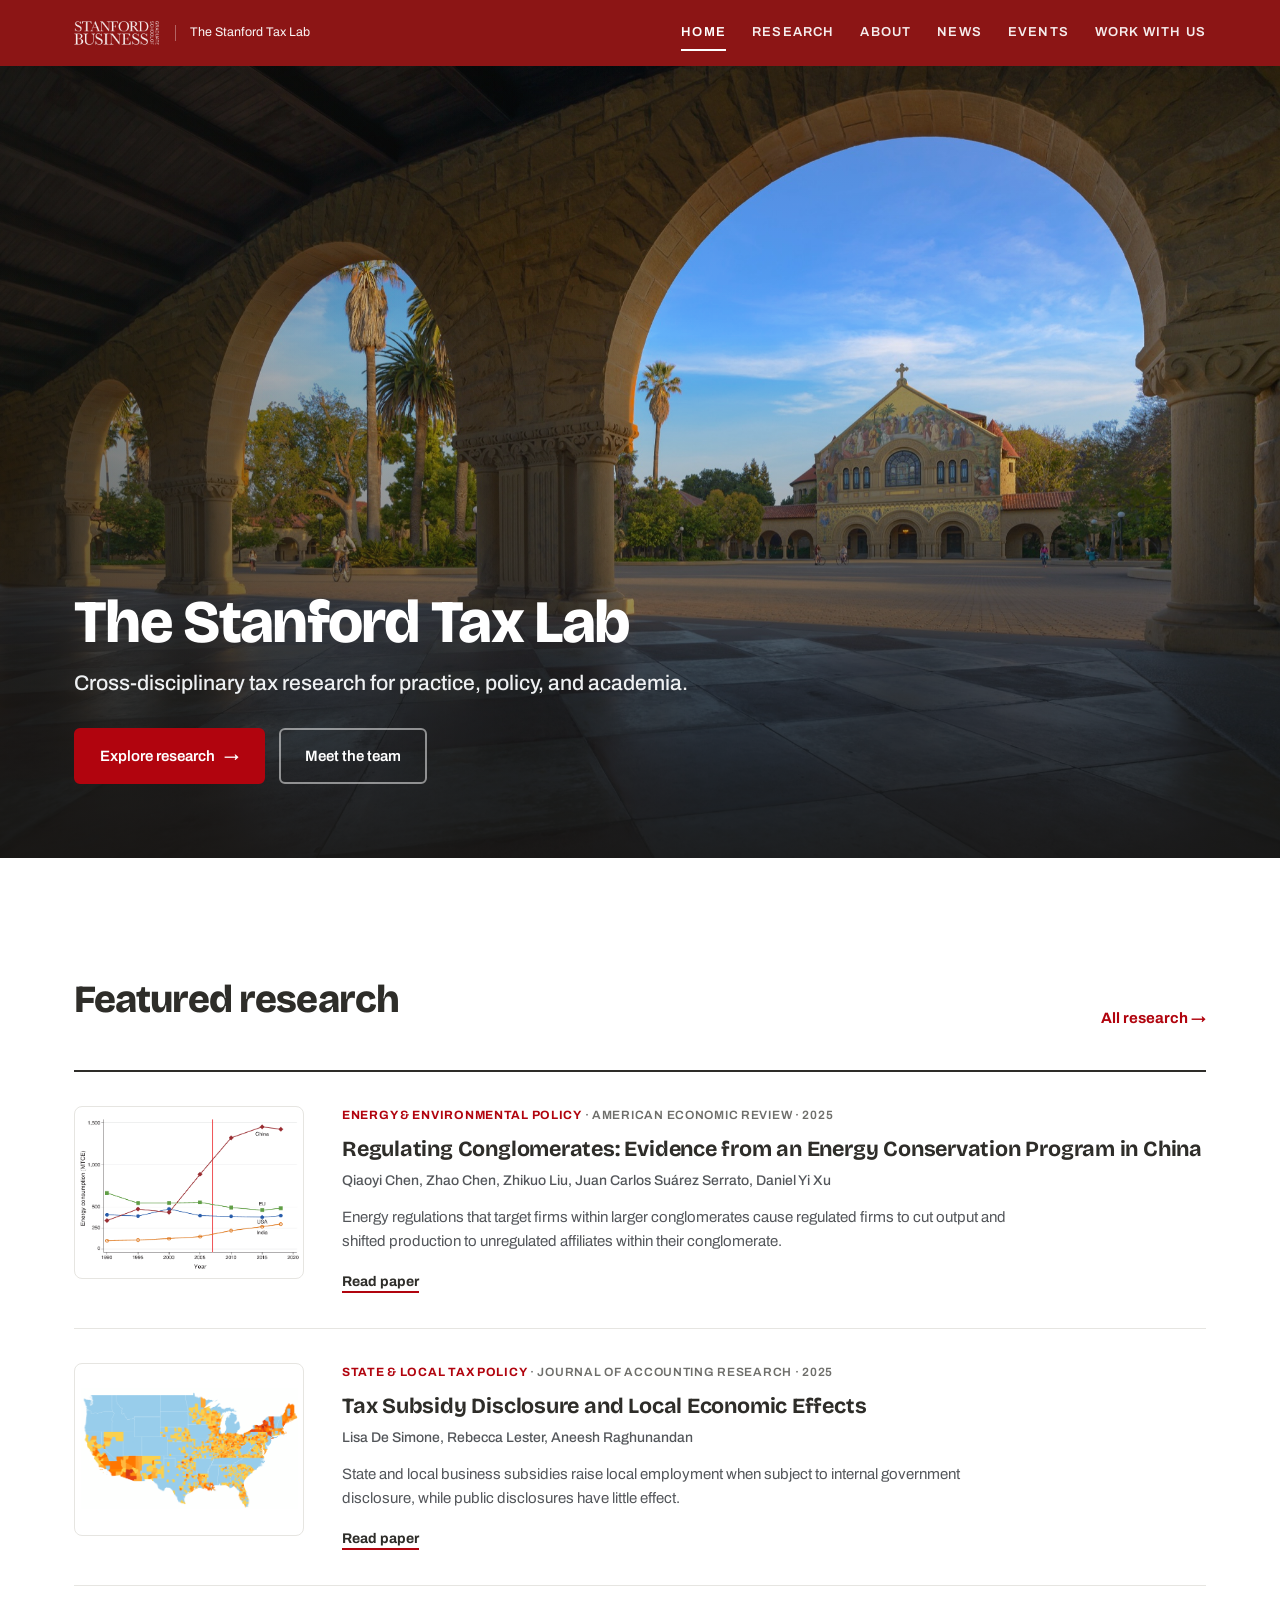
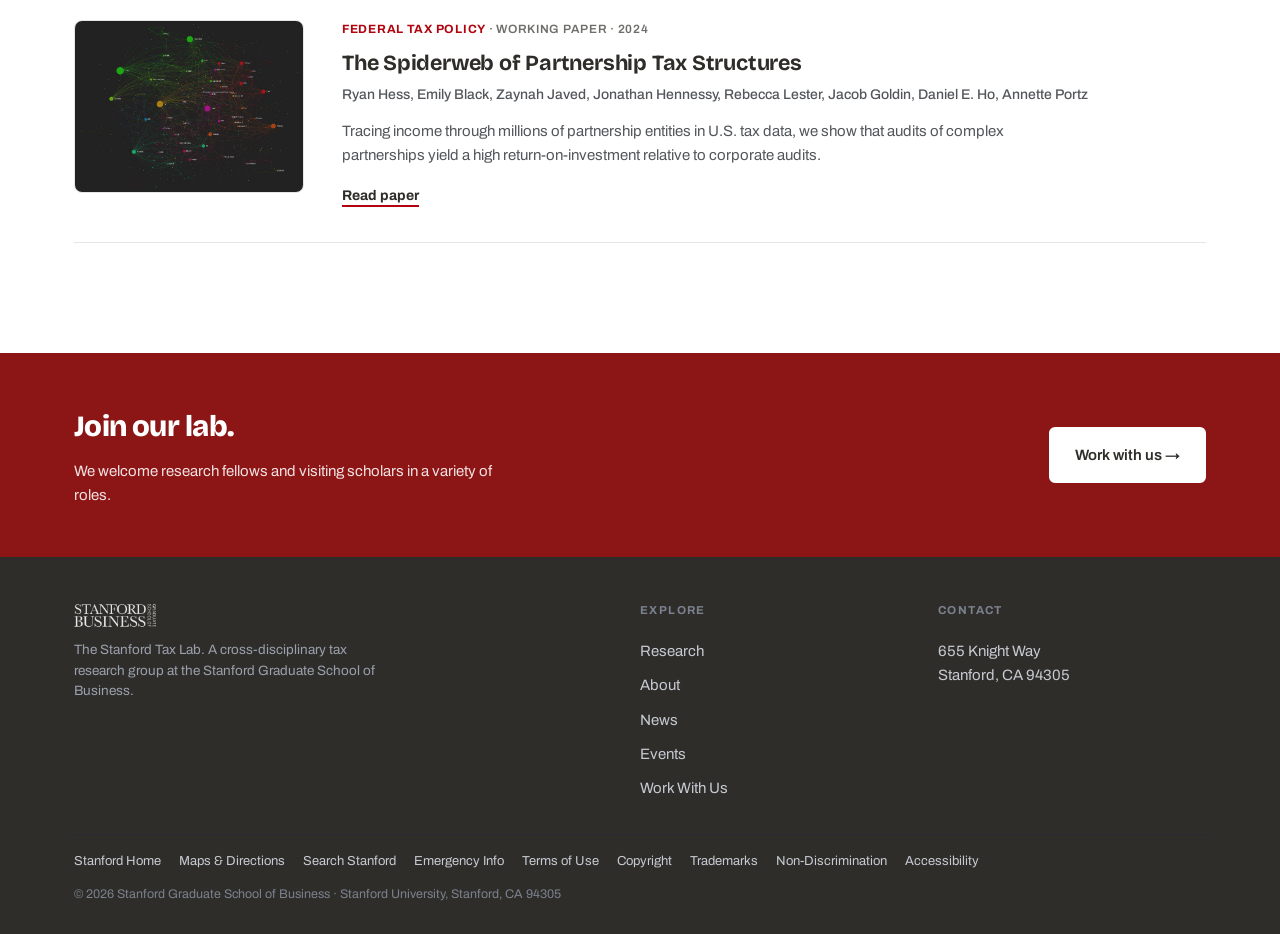
==== commit 6a542615: "Pull home page featured papers from the Research page The home page's "Featured research" section is" ====
--- a/index.html
+++ b/index.html
@@ -33,38 +33,8 @@
         <h2>Featured research</h2>
         <a class="seelink" href="research.html">All research →</a>
       </div>
-      <div class="papers">
-        <article class="paper reveal">
-          <img class="thumb thumb-fig" src="../public/img/papers/china_env_TN.png" alt="" />
-          <div>
-            <p class="meta"><span class="cat">Energy &amp; Environmental</span> · American Economic Review · 2025</p>
-            <h3>Regulating Conglomerates: Evidence from an Energy Conservation Program in China</h3>
-            <p class="by">Qiaoyi Chen, Zhao Chen, Zhikuo Liu, Juan Carlos Suárez Serrato, Daniel Yi Xu</p>
-            <p class="abs">Energy regulations that target firms within larger conglomerates cause regulated firms to cut output and shifted production to unregulated affiliates within their conglomerate.</p>
-            <a class="dl" href="https://doi.org/10.1257/aer.20211455" target="_blank" rel="noopener">Read paper</a>
-          </div>
-        </article>
-        <article class="paper reveal">
-          <img class="thumb thumb-fig" src="../public/img/papers/tax_subsidy_disclosure_TN.png" alt="" />
-          <div>
-            <p class="meta"><span class="cat">State &amp; Local</span> · Journal of Accounting Research · 2025</p>
-            <h3>Tax Subsidy Disclosure and Local Economic Effects</h3>
-            <p class="by">Lisa De Simone, Rebecca Lester, Aneesh Raghunandan</p>
-            <p class="abs">State and local business subsidies raise local employment when subject to internal government disclosure, while public disclosures have little effect.</p>
-            <a class="dl" href="https://doi.org/10.1111/1475-679X.12591" target="_blank" rel="noopener">Read paper</a>
-          </div>
-        </article>
-        <article class="paper reveal">
-          <img class="thumb" src="../public/img/network.jpg" alt="" />
-          <div>
-            <p class="meta"><span class="cat">Federal</span> · Working Paper · 2024</p>
-            <h3>The Spiderweb of Partnership Tax Structures</h3>
-            <p class="by">Ryan Hess, Emily Black, Zaynah Javed, Jonathan Hennessy, Rebecca Lester, Jacob Goldin, Daniel E. Ho, Annette Portz</p>
-            <p class="abs">Tracing income through millions of partnership entities in U.S. tax data, we show that audits of complex partnerships yield a high return-on-investment relative to corporate audits.</p>
-            <a class="dl" href="https://papers.ssrn.com/sol3/papers.cfm?abstract_id=4998604" target="_blank" rel="noopener">Read paper</a>
-          </div>
-        </article>
-      </div>
+      <!-- Filled automatically with every paper marked data-featured="true" in research.html (see assets/site.js). Edit papers there, not here. -->
+      <div class="papers" id="featured-papers"></div>
     </div>
   </section>
 </main>
--- a/assets/site.css
+++ b/assets/site.css
@@ -291,8 +291,17 @@
 .past-conf>summary:focus-visible{outline:2px solid var(--accent);outline-offset:3px;border-radius:2px}
 .past-conf .pc-body{padding:0 0 20px}
 .pc-list{list-style:none;margin:0;padding:0}
-.pc-list li{padding:11px 0;border-bottom:1px solid var(--line);font-weight:600;color:var(--ink);font-size:15px}
-.pc-list li:last-child{border-bottom:0}
+.pc-list>li{border-bottom:1px solid var(--line)}
+.pc-list>li:last-child{border-bottom:0}
+/* each past conference expands to show its agenda */
+.pc-item>summary{cursor:pointer;padding:11px 0;font-weight:600;color:var(--ink);font-size:15px;list-style:none;display:flex;align-items:center;justify-content:space-between;gap:16px}
+.pc-item>summary::-webkit-details-marker{display:none}
+.pc-item>summary::after{content:"+";color:var(--accent);font-size:1.15rem;font-weight:700;line-height:1}
+.pc-item[open]>summary::after{content:"\2013"}
+.pc-item>summary:focus-visible{outline:2px solid var(--accent);outline-offset:3px;border-radius:2px}
+.pc-item>.ev-card{margin:4px 0 16px}
+/* multi-day program: space before the next day's date line */
+.conf-prog+.ev-detail{margin-top:26px}
 footer .full{font-size:13.5px;color:#9aa0ad;margin:8px 0 0;max-width:40ch;line-height:1.5}
 footer h5{font-size:11.5px;letter-spacing:.12em;text-transform:uppercase;color:#7b818e;margin:0 0 14px;font-weight:700}
 footer a.fl{display:block;color:#c7cad3;text-decoration:none;font-size:15px;padding:5px 0}
